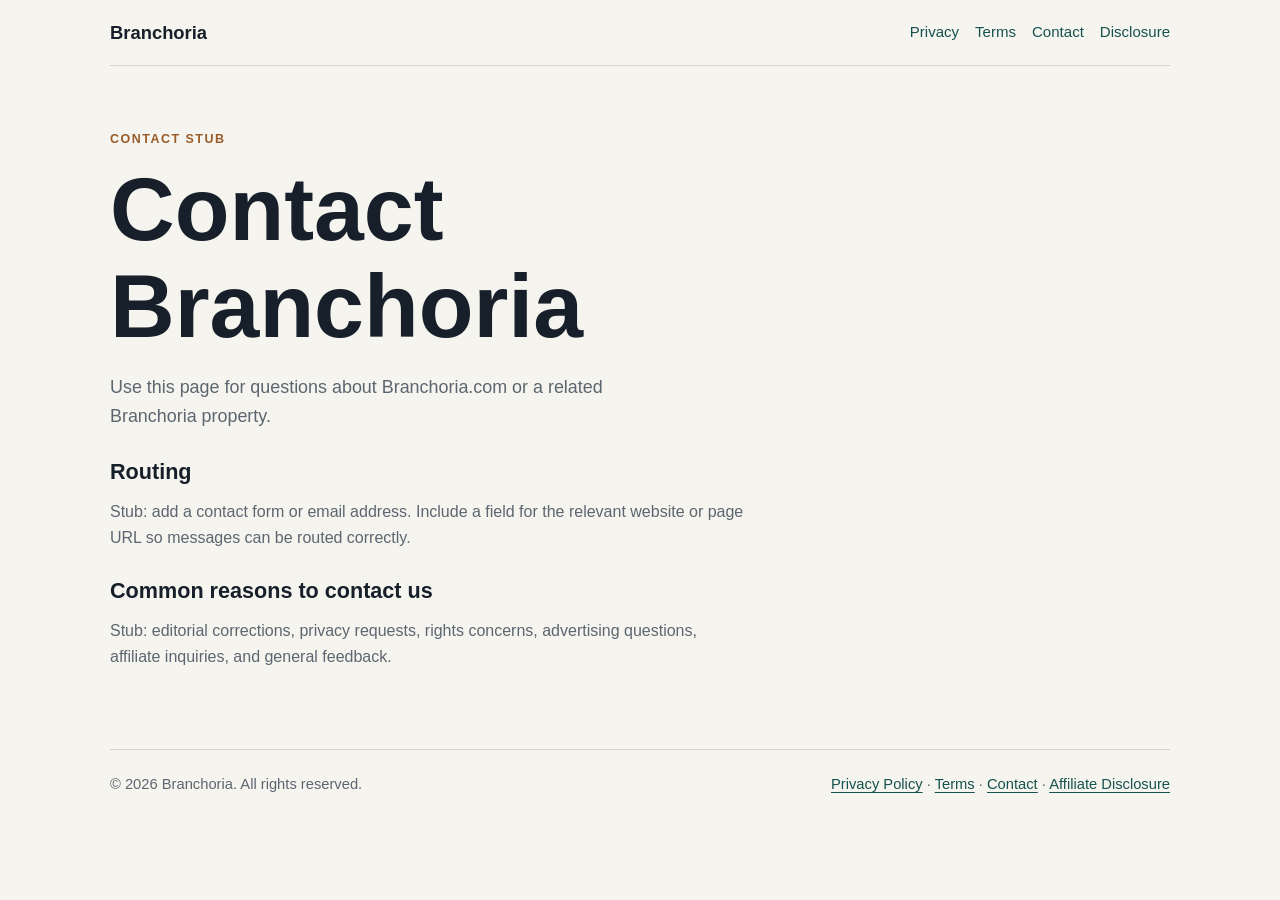
==== contact/index.html @ f62e981a "Create Branchoria hub stub" ====
<!doctype html>
<html lang="en">
<head>
  <meta charset="utf-8">
  <meta name="viewport" content="width=device-width, initial-scale=1">
  <title>Contact | Branchoria</title>
  <meta name="description" content="Contact Branchoria about Branchoria.com or related Branchoria properties.">
  <link rel="stylesheet" href="/assets/styles.css">
</head>
<body>
  <header class="site-header">
    <a class="brand" href="/">Branchoria</a>
    <nav class="nav" aria-label="Primary navigation">
      <a href="/privacy-policy/">Privacy</a>
      <a href="/terms/">Terms</a>
      <a href="/contact/">Contact</a>
      <a href="/disclosure/">Disclosure</a>
    </nav>
  </header>

  <main class="page">
    <p class="eyebrow">Contact stub</p>
    <h1>Contact Branchoria</h1>
    <p class="lede">Use this page for questions about Branchoria.com or a related Branchoria property.</p>
    <section>
      <h2>Routing</h2>
      <p>Stub: add a contact form or email address. Include a field for the relevant website or page URL so messages can be routed correctly.</p>
    </section>
    <section>
      <h2>Common reasons to contact us</h2>
      <p>Stub: editorial corrections, privacy requests, rights concerns, advertising questions, affiliate inquiries, and general feedback.</p>
    </section>
  </main>

  <footer class="site-footer">
    <p>&copy; 2026 Branchoria. All rights reserved.</p>
    <p><a href="/privacy-policy/">Privacy Policy</a> &middot; <a href="/terms/">Terms</a> &middot; <a href="/contact/">Contact</a> &middot; <a href="/disclosure/">Affiliate Disclosure</a></p>
  </footer>
</body>
</html>
---- assets/styles.css ----
:root {
  color-scheme: light;
  --bg: #f6f4ee;
  --panel: #ffffff;
  --ink: #17202a;
  --muted: #5c6670;
  --line: #d9d3c5;
  --brand: #16524f;
  --accent: #9a5b28;
}

* {
  box-sizing: border-box;
}

body {
  margin: 0;
  background: var(--bg);
  color: var(--ink);
  font-family: Inter, "Segoe UI", Arial, sans-serif;
  line-height: 1.6;
}

a {
  color: var(--brand);
  text-decoration-thickness: 0.08em;
  text-underline-offset: 0.18em;
}

.site-header,
.site-footer,
.hero,
.section,
.page {
  width: min(1060px, calc(100% - 2rem));
  margin-inline: auto;
}

.site-header {
  display: flex;
  align-items: center;
  justify-content: space-between;
  gap: 1rem;
  padding: 1.1rem 0;
  border-bottom: 1px solid var(--line);
}

.brand {
  color: var(--ink);
  font-size: 1.15rem;
  font-weight: 800;
  text-decoration: none;
}

.nav {
  display: flex;
  flex-wrap: wrap;
  justify-content: flex-end;
  gap: 0.7rem 1rem;
  font-size: 0.94rem;
}

.nav a {
  text-decoration: none;
}

.hero {
  padding: clamp(3rem, 9vw, 6rem) 0 clamp(2.5rem, 7vw, 4.5rem);
}

.page,
.section {
  padding: clamp(2rem, 6vw, 4rem) 0;
}

.eyebrow {
  margin: 0 0 0.7rem;
  color: var(--accent);
  font-size: 0.78rem;
  font-weight: 800;
  letter-spacing: 0.12em;
  text-transform: uppercase;
}

h1,
h2 {
  margin: 0;
  line-height: 1.08;
}

h1 {
  max-width: 13ch;
  font-size: clamp(2.4rem, 7vw, 5.6rem);
  letter-spacing: 0;
}

h2 {
  margin-top: 1.8rem;
  font-size: 1.35rem;
}

.section h2 {
  margin-top: 0;
}

.lede {
  max-width: 58ch;
  margin: 1.2rem 0 0;
  color: var(--muted);
  font-size: 1.12rem;
}

section p {
  max-width: 72ch;
  color: var(--muted);
}

.actions {
  display: flex;
  flex-wrap: wrap;
  gap: 0.85rem;
  margin-top: 1.6rem;
}

.button {
  display: inline-flex;
  align-items: center;
  justify-content: center;
  min-height: 2.75rem;
  padding: 0.55rem 1rem;
  border: 1px solid var(--brand);
  border-radius: 8px;
  background: var(--brand);
  color: #ffffff;
  font-weight: 750;
  text-decoration: none;
}

.button.secondary {
  background: transparent;
  color: var(--brand);
}

.site-footer {
  display: flex;
  flex-wrap: wrap;
  align-items: center;
  justify-content: space-between;
  gap: 0.7rem 1rem;
  padding: 1.4rem 0 2rem;
  border-top: 1px solid var(--line);
  color: var(--muted);
  font-size: 0.92rem;
}

.site-footer p {
  margin: 0;
}

@media (max-width: 680px) {
  .site-header {
    align-items: flex-start;
    flex-direction: column;
  }

  .nav {
    justify-content: flex-start;
  }

  h1 {
    max-width: 11ch;
    font-size: 2.65rem;
  }
}
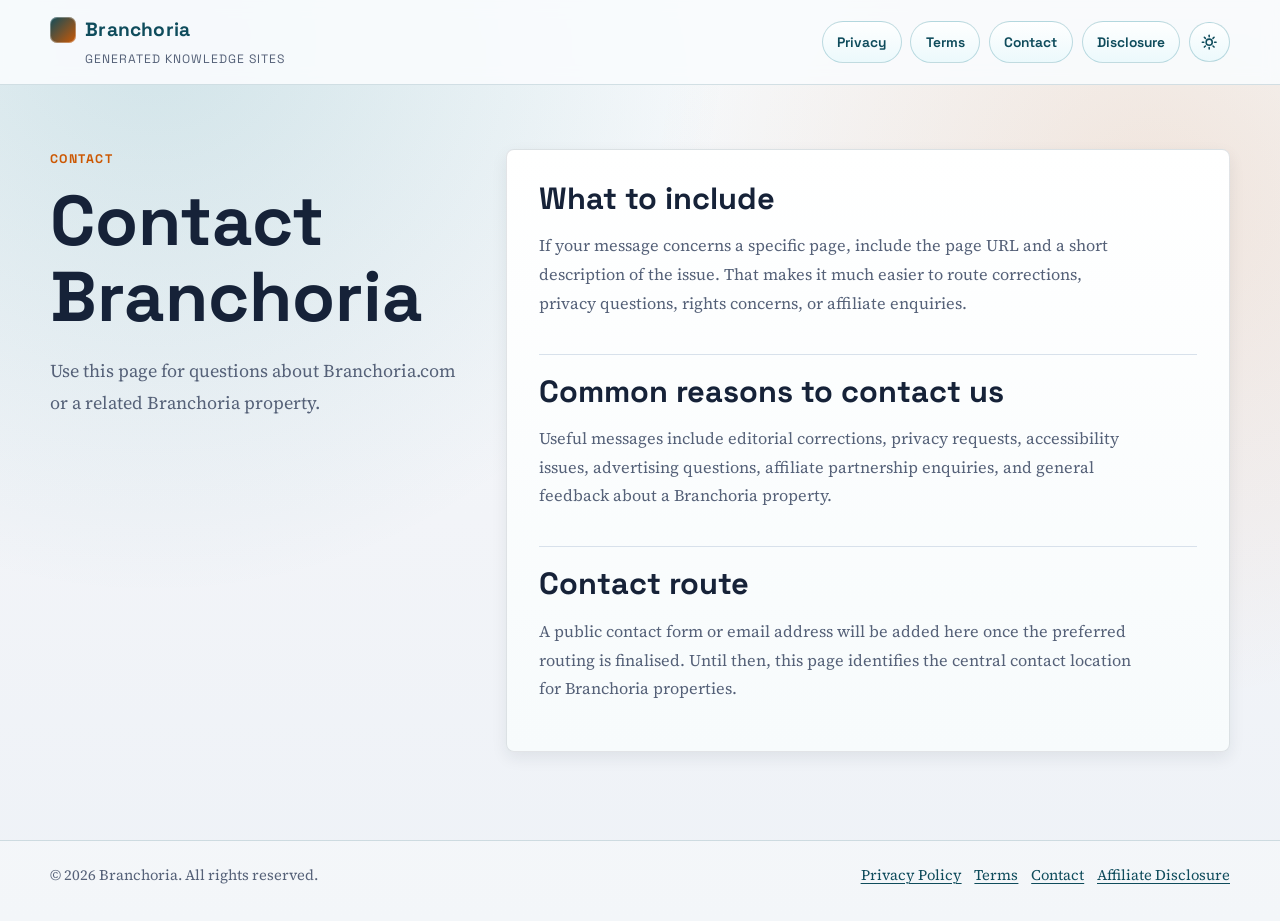
==== commit 80f05aa9: "Add Branchoria theme toggle and styling" ====
--- a/contact/index.html
+++ b/contact/index.html
@@ -1,40 +1,59 @@
 <!doctype html>
-<html lang="en">
+<html lang="en" data-theme="light" data-color-mode="automatic" data-appearance-color-default="automatic">
 <head>
   <meta charset="utf-8">
   <meta name="viewport" content="width=device-width, initial-scale=1">
   <title>Contact | Branchoria</title>
   <meta name="description" content="Contact Branchoria about Branchoria.com or related Branchoria properties.">
+  <script>(function(){var r=document.documentElement,m="automatic";try{m=localStorage.getItem("phoenix-color-mode")||"automatic"}catch(e){}var d=false;try{d=matchMedia&&matchMedia("(prefers-color-scheme: dark)").matches}catch(e){}r.setAttribute("data-color-mode",m);r.setAttribute("data-theme",m==="dark"||(m==="automatic"&&d)?"dark":"light")})();</script>
+  <link rel="preconnect" href="https://fonts.googleapis.com">
+  <link rel="preconnect" href="https://fonts.gstatic.com" crossorigin>
+  <link href="https://fonts.googleapis.com/css2?family=Space+Grotesk:wght@400;500;700&family=Source+Serif+4:opsz,wght@8..60,400;8..60,600&display=swap" rel="stylesheet">
   <link rel="stylesheet" href="/assets/styles.css">
+  <script src="/assets/theme-toggle.js" defer></script>
+  <script async src="https://www.googletagmanager.com/gtag/js?id=G-67VRCP5C49"></script>
+  <script>window.dataLayer=window.dataLayer||[];function gtag(){dataLayer.push(arguments);}gtag("js",new Date());gtag("config","G-67VRCP5C49");</script>
 </head>
 <body>
   <header class="site-header">
-    <a class="brand" href="/">Branchoria</a>
-    <nav class="nav" aria-label="Primary navigation">
-      <a href="/privacy-policy/">Privacy</a>
-      <a href="/terms/">Terms</a>
-      <a href="/contact/">Contact</a>
-      <a href="/disclosure/">Disclosure</a>
-    </nav>
+    <div class="container header-inner">
+      <a class="brand-block" href="/" aria-label="Branchoria home"><span class="site-title"><span class="brand-mark" aria-hidden="true"></span>Branchoria</span><span class="site-tagline">Generated knowledge sites</span></a>
+      <nav class="site-nav" aria-label="Primary navigation">
+        <a class="nav-pill" href="/privacy-policy/">Privacy</a><a class="nav-pill" href="/terms/">Terms</a><a class="nav-pill" href="/contact/">Contact</a><a class="nav-pill" href="/disclosure/">Disclosure</a>
+        <button class="theme-toggle" type="button" data-theme-toggle aria-label="Switch color mode" title="Switch color mode"><svg viewBox="0 0 24 24" aria-hidden="true"><path d="M12 3v2"></path><path d="M12 19v2"></path><path d="m5.64 5.64 1.42 1.42"></path><path d="m16.94 16.94 1.42 1.42"></path><path d="M3 12h2"></path><path d="M19 12h2"></path><path d="m5.64 18.36 1.42-1.42"></path><path d="m16.94 7.06 1.42-1.42"></path><circle cx="12" cy="12" r="4"></circle></svg></button>
+      </nav>
+    </div>
   </header>
 
-  <main class="page">
-    <p class="eyebrow">Contact stub</p>
-    <h1>Contact Branchoria</h1>
-    <p class="lede">Use this page for questions about Branchoria.com or a related Branchoria property.</p>
-    <section>
-      <h2>Routing</h2>
-      <p>Stub: add a contact form or email address. Include a field for the relevant website or page URL so messages can be routed correctly.</p>
-    </section>
-    <section>
-      <h2>Common reasons to contact us</h2>
-      <p>Stub: editorial corrections, privacy requests, rights concerns, advertising questions, affiliate inquiries, and general feedback.</p>
-    </section>
+  <main class="page-content">
+    <div class="container article-shell">
+      <header class="article-hero">
+        <p class="eyebrow">Contact</p>
+        <h1>Contact Branchoria</h1>
+        <p class="lede">Use this page for questions about Branchoria.com or a related Branchoria property.</p>
+      </header>
+      <div class="content-panel">
+        <section class="article-section">
+          <h2>What to include</h2>
+          <p>If your message concerns a specific page, include the page URL and a short description of the issue. That makes it much easier to route corrections, privacy questions, rights concerns, or affiliate enquiries.</p>
+        </section>
+        <section class="article-section">
+          <h2>Common reasons to contact us</h2>
+          <p>Useful messages include editorial corrections, privacy requests, accessibility issues, advertising questions, affiliate partnership enquiries, and general feedback about a Branchoria property.</p>
+        </section>
+        <section class="article-section">
+          <h2>Contact route</h2>
+          <p>A public contact form or email address will be added here once the preferred routing is finalised. Until then, this page identifies the central contact location for Branchoria properties.</p>
+        </section>
+      </div>
+    </div>
   </main>
 
   <footer class="site-footer">
-    <p>&copy; 2026 Branchoria. All rights reserved.</p>
-    <p><a href="/privacy-policy/">Privacy Policy</a> &middot; <a href="/terms/">Terms</a> &middot; <a href="/contact/">Contact</a> &middot; <a href="/disclosure/">Affiliate Disclosure</a></p>
+    <div class="container footer-inner">
+      <p>&copy; 2026 Branchoria. All rights reserved.</p>
+      <nav class="footer-links" aria-label="Footer navigation"><a href="/privacy-policy/">Privacy Policy</a><a href="/terms/">Terms</a><a href="/contact/">Contact</a><a href="/disclosure/">Affiliate Disclosure</a></nav>
+    </div>
   </footer>
 </body>
 </html>
--- a/assets/styles.css
+++ b/assets/styles.css
@@ -1,81 +1,214 @@
 :root {
   color-scheme: light;
-  --bg: #f6f4ee;
-  --panel: #ffffff;
-  --ink: #17202a;
-  --muted: #5c6670;
-  --line: #d9d3c5;
-  --brand: #16524f;
-  --accent: #9a5b28;
+  --page-bg: #f2f4f8;
+  --surface: #ffffff;
+  --surface-alt: #fafbfd;
+  --text: #1d2330;
+  --muted: #556178;
+  --heading: #162238;
+  --brand: #0b7285;
+  --brand-dark: #0f4c5c;
+  --accent: #cc5803;
+  --border: #d8e1eb;
+  --surface-border: rgba(23, 32, 56, 0.12);
+  --header-bg: rgba(249, 251, 253, 0.92);
+  --header-border: rgba(12, 76, 92, 0.16);
+  --card-bg: linear-gradient(180deg, #ffffff 0%, #f7fbfc 100%);
+  --card-shadow: 0 6px 16px rgba(23, 32, 56, 0.08);
+  --toggle-bg: linear-gradient(180deg, #ffffff 0%, #ecf9fc 100%);
+  --toggle-border: rgba(11, 114, 133, 0.25);
+  --toggle-color: #0f4c5c;
+  --toggle-hover-bg: linear-gradient(180deg, #ffffff 0%, #dbf0f5 100%);
+  --layout-max-width: 1180px;
+  --layout-fluid-width: 94vw;
+}
+
+:root[data-theme="dark"] {
+  color-scheme: dark;
+  --page-bg: #101725;
+  --surface: #111a2b;
+  --surface-alt: #0f1a2e;
+  --text: #d9e4f2;
+  --muted: #9ab0c8;
+  --heading: #eef5ff;
+  --brand: #7ed2df;
+  --brand-dark: #bde7f0;
+  --accent: #ffbe86;
+  --border: #2c3a52;
+  --surface-border: rgba(126, 210, 223, 0.2);
+  --header-bg: rgba(11, 18, 31, 0.9);
+  --header-border: rgba(126, 210, 223, 0.24);
+  --card-bg: linear-gradient(180deg, #17243a 0%, #121d31 100%);
+  --card-shadow: 0 10px 22px rgba(0, 0, 0, 0.32);
+  --toggle-bg: linear-gradient(180deg, #1e2e46 0%, #18263b 100%);
+  --toggle-border: rgba(126, 210, 223, 0.35);
+  --toggle-color: #d3ebff;
+  --toggle-hover-bg: linear-gradient(180deg, #263a59 0%, #1e2e46 100%);
 }
 
 * {
   box-sizing: border-box;
 }
 
+html {
+  scroll-padding-top: 7rem;
+}
+
 body {
   margin: 0;
-  background: var(--bg);
-  color: var(--ink);
-  font-family: Inter, "Segoe UI", Arial, sans-serif;
-  line-height: 1.6;
+  min-height: 100vh;
+  overflow-x: hidden;
+  background:
+    radial-gradient(circle at 12% 2%, rgba(11, 114, 133, 0.16) 0%, rgba(11, 114, 133, 0) 40%),
+    radial-gradient(circle at 90% 22%, rgba(204, 88, 3, 0.12) 0%, rgba(204, 88, 3, 0) 37%),
+    linear-gradient(180deg, #f7fafc 0%, var(--page-bg) 56%, #eef2f7 100%);
+  color: var(--text);
+  font-family: "Source Serif 4", Georgia, serif;
+  font-size: 1.02rem;
+  line-height: 1.76;
+}
+
+:root[data-theme="dark"] body {
+  background:
+    radial-gradient(circle at 12% 2%, rgba(126, 210, 223, 0.16) 0%, rgba(126, 210, 223, 0) 40%),
+    radial-gradient(circle at 90% 22%, rgba(255, 190, 134, 0.14) 0%, rgba(255, 190, 134, 0) 37%),
+    linear-gradient(180deg, #0a1220 0%, var(--page-bg) 56%, #0b1322 100%);
 }
 
 a {
-  color: var(--brand);
+  color: var(--brand-dark);
   text-decoration-thickness: 0.08em;
   text-underline-offset: 0.18em;
 }
 
-.site-header,
-.site-footer,
-.hero,
-.section,
-.page {
-  width: min(1060px, calc(100% - 2rem));
-  margin-inline: auto;
+.container {
+  width: min(var(--layout-max-width), var(--layout-fluid-width));
+  margin: 0 auto;
 }
 
 .site-header {
-  display: flex;
-  align-items: center;
-  justify-content: space-between;
-  gap: 1rem;
-  padding: 1.1rem 0;
-  border-bottom: 1px solid var(--line);
-}
-
-.brand {
-  color: var(--ink);
-  font-size: 1.15rem;
-  font-weight: 800;
-  text-decoration: none;
-}
-
-.nav {
+  position: sticky;
+  top: 0;
+  z-index: 20;
+  border-bottom: 1px solid var(--header-border);
+  background: var(--header-bg);
+  backdrop-filter: blur(8px);
+}
+
+.header-inner {
   display: flex;
   flex-wrap: wrap;
+  gap: 0.75rem 1.3rem;
+  align-items: center;
+  justify-content: space-between;
+  padding: 0.8rem 0;
+}
+
+.brand-block {
+  display: grid;
+  gap: 0.18rem;
+  text-decoration: none;
+}
+
+.site-title {
+  display: inline-flex;
+  gap: 0.55rem;
+  align-items: center;
+  color: var(--brand-dark);
+  font-family: "Space Grotesk", "Segoe UI", sans-serif;
+  font-size: clamp(1rem, 1.5vw, 1.2rem);
+  font-weight: 700;
+  letter-spacing: 0.01em;
+}
+
+.brand-mark {
+  width: 1.65rem;
+  height: 1.65rem;
+  border-radius: 0.45rem;
+  background: linear-gradient(135deg, var(--brand-dark), var(--accent));
+  box-shadow: inset 0 0 0 1px rgba(255, 255, 255, 0.32);
+}
+
+.site-tagline {
+  margin: 0 0 0 2.2rem;
+  color: var(--muted);
+  font-family: "Space Grotesk", "Segoe UI", sans-serif;
+  font-size: 0.76rem;
+  letter-spacing: 0.08em;
+  text-transform: uppercase;
+}
+
+.site-nav {
+  display: flex;
+  flex-wrap: wrap;
+  gap: 0.55rem;
+  align-items: center;
   justify-content: flex-end;
-  gap: 0.7rem 1rem;
-  font-size: 0.94rem;
-}
-
-.nav a {
+  max-width: 100%;
+}
+
+.nav-pill,
+.theme-toggle,
+.button {
+  display: inline-flex;
+  align-items: center;
+  justify-content: center;
+  min-height: 2.5rem;
+  border-radius: 999px;
+  font-family: "Space Grotesk", "Segoe UI", sans-serif;
+  font-size: 0.86rem;
+  font-weight: 650;
+}
+
+.nav-pill {
+  padding: 0.5rem 0.9rem;
+  border: 1px solid rgba(11, 114, 133, 0.25);
+  background: var(--toggle-bg);
+  color: var(--brand-dark);
   text-decoration: none;
 }
 
+.nav-pill:hover,
+.theme-toggle:hover {
+  background: var(--toggle-hover-bg);
+  border-color: rgba(15, 76, 92, 0.5);
+}
+
+.theme-toggle {
+  width: 2.55rem;
+  border: 1px solid var(--toggle-border);
+  background: var(--toggle-bg);
+  color: var(--toggle-color);
+  cursor: pointer;
+}
+
+.theme-toggle svg {
+  width: 1.15rem;
+  height: 1.15rem;
+  fill: none;
+  stroke: currentColor;
+  stroke-width: 2;
+  stroke-linecap: round;
+  stroke-linejoin: round;
+}
+
+.page-content {
+  padding: clamp(2rem, 5vw, 4rem) 0 clamp(3rem, 7vw, 5.5rem);
+}
+
 .hero {
-  padding: clamp(3rem, 9vw, 6rem) 0 clamp(2.5rem, 7vw, 4.5rem);
-}
-
-.page,
-.section {
-  padding: clamp(2rem, 6vw, 4rem) 0;
+  display: grid;
+  grid-template-columns: minmax(0, 1.25fr) minmax(280px, 0.75fr);
+  gap: clamp(1.6rem, 4vw, 4rem);
+  align-items: center;
+  min-height: min(720px, calc(100vh - 5rem));
+  padding: clamp(3rem, 8vw, 6rem) 0;
 }
 
 .eyebrow {
-  margin: 0 0 0.7rem;
+  margin: 0 0 0.8rem;
   color: var(--accent);
+  font-family: "Space Grotesk", "Segoe UI", sans-serif;
   font-size: 0.78rem;
   font-weight: 800;
   letter-spacing: 0.12em;
@@ -83,35 +216,71 @@
 }
 
 h1,
+h2,
+h3 {
+  margin: 0;
+  color: var(--heading);
+  font-family: "Space Grotesk", "Segoe UI", sans-serif;
+  letter-spacing: 0;
+  line-height: 1.08;
+}
+
+h1 {
+  max-width: 14ch;
+  font-size: clamp(2.65rem, 7vw, 5.8rem);
+}
+
+.article-hero h1 {
+  max-width: 18ch;
+  font-size: clamp(2.2rem, 5.5vw, 4.8rem);
+}
+
 h2 {
-  margin: 0;
-  line-height: 1.08;
-}
-
-h1 {
-  max-width: 13ch;
-  font-size: clamp(2.4rem, 7vw, 5.6rem);
-  letter-spacing: 0;
-}
-
-h2 {
-  margin-top: 1.8rem;
-  font-size: 1.35rem;
-}
-
-.section h2 {
-  margin-top: 0;
+  font-size: clamp(1.35rem, 2.4vw, 2rem);
+}
+
+h3 {
+  font-size: 1.08rem;
 }
 
 .lede {
-  max-width: 58ch;
-  margin: 1.2rem 0 0;
+  max-width: 62ch;
+  margin: 1.25rem 0 0;
   color: var(--muted);
-  font-size: 1.12rem;
-}
-
-section p {
-  max-width: 72ch;
+  font-size: 1.13rem;
+}
+
+.hero-panel,
+.content-panel {
+  border: 1px solid var(--surface-border);
+  border-radius: 8px;
+  background: var(--card-bg);
+  box-shadow: var(--card-shadow);
+}
+
+.hero-panel {
+  padding: clamp(1.2rem, 3vw, 1.7rem);
+}
+
+.hero-stat {
+  padding: 1rem 0;
+  border-bottom: 1px solid var(--border);
+}
+
+.hero-stat:last-child {
+  border-bottom: 0;
+}
+
+.hero-stat strong {
+  display: block;
+  color: var(--heading);
+  font-family: "Space Grotesk", "Segoe UI", sans-serif;
+  font-size: 1rem;
+}
+
+.hero-stat span {
+  display: block;
+  margin-top: 0.28rem;
   color: var(--muted);
 }
 
@@ -119,55 +288,185 @@
   display: flex;
   flex-wrap: wrap;
   gap: 0.85rem;
-  margin-top: 1.6rem;
+  margin-top: 1.7rem;
 }
 
 .button {
-  display: inline-flex;
-  align-items: center;
-  justify-content: center;
-  min-height: 2.75rem;
-  padding: 0.55rem 1rem;
-  border: 1px solid var(--brand);
-  border-radius: 8px;
-  background: var(--brand);
-  color: #ffffff;
-  font-weight: 750;
+  padding: 0.56rem 1.05rem;
+  border: 1px solid var(--brand-dark);
+  background: var(--brand-dark);
+  color: var(--surface);
   text-decoration: none;
 }
 
 .button.secondary {
   background: transparent;
-  color: var(--brand);
+  color: var(--brand-dark);
+}
+
+.section-grid {
+  display: grid;
+  grid-template-columns: repeat(3, minmax(0, 1fr));
+  gap: 1rem;
+  margin-top: 1.3rem;
+}
+
+.feature-card {
+  min-height: 12rem;
+  padding: 1.1rem;
+  border: 1px solid var(--surface-border);
+  border-radius: 8px;
+  background: var(--card-bg);
+  box-shadow: var(--card-shadow);
+}
+
+.feature-card p,
+.content-panel p,
+.article-section p {
+  color: var(--muted);
+}
+
+.feature-card p {
+  margin-bottom: 0;
+}
+
+.article-shell {
+  display: grid;
+  grid-template-columns: minmax(0, 0.72fr) minmax(0, 1.28fr);
+  gap: clamp(1.6rem, 4vw, 3rem);
+  align-items: start;
+}
+
+.article-shell > * {
+  min-width: 0;
+}
+
+.article-hero {
+  position: sticky;
+  top: 6.2rem;
+}
+
+.content-panel {
+  max-width: 100%;
+  min-width: 0;
+  padding: clamp(1.2rem, 3vw, 2rem);
+}
+
+.article-section {
+  padding: 1.25rem 0;
+  border-bottom: 1px solid var(--border);
+}
+
+.article-section:first-child {
+  padding-top: 0;
+}
+
+.article-section:last-child {
+  padding-bottom: 0;
+  border-bottom: 0;
+}
+
+.article-section h2 {
+  margin-bottom: 0.65rem;
+}
+
+.article-section p {
+  max-width: 74ch;
+}
+
+.lede,
+.article-section p,
+.feature-card p,
+.hero-stat span {
+  overflow-wrap: anywhere;
 }
 
 .site-footer {
+  border-top: 1px solid var(--header-border);
+  background: rgba(255, 255, 255, 0.28);
+}
+
+:root[data-theme="dark"] .site-footer {
+  background: rgba(8, 14, 25, 0.32);
+}
+
+.footer-inner {
   display: flex;
   flex-wrap: wrap;
+  gap: 0.8rem 1rem;
   align-items: center;
   justify-content: space-between;
-  gap: 0.7rem 1rem;
-  padding: 1.4rem 0 2rem;
-  border-top: 1px solid var(--line);
+  padding: 1.35rem 0 2rem;
   color: var(--muted);
   font-size: 0.92rem;
 }
 
-.site-footer p {
+.footer-inner p {
   margin: 0;
 }
 
+.footer-links {
+  display: flex;
+  flex-wrap: wrap;
+  gap: 0.55rem 0.8rem;
+}
+
+@media (max-width: 900px) {
+  .hero,
+  .article-shell,
+  .section-grid {
+    grid-template-columns: 1fr;
+  }
+
+  .article-hero {
+    position: static;
+  }
+}
+
 @media (max-width: 680px) {
-  .site-header {
+  .container {
+    width: calc(100% - 2rem);
+  }
+
+  .header-inner {
     align-items: flex-start;
     flex-direction: column;
   }
 
-  .nav {
+  .site-nav {
+    display: grid;
+    grid-template-columns: repeat(2, max-content);
     justify-content: flex-start;
-  }
-
-  h1 {
+    width: 100%;
+  }
+
+  .nav-pill,
+  .theme-toggle {
+    min-height: 2.35rem;
+    font-size: 0.82rem;
+  }
+
+  .nav-pill {
+    padding-inline: 0.72rem;
+  }
+
+  .content-panel {
+    max-width: calc(100vw - 2rem);
+    padding: 1.05rem;
+    width: min(100%, 330px);
+  }
+
+  .lede,
+  .article-section p {
+    max-width: 30ch;
+  }
+
+  .article-section p {
+    max-width: 28ch;
+  }
+
+  h1,
+  .article-hero h1 {
     max-width: 11ch;
     font-size: 2.65rem;
   }
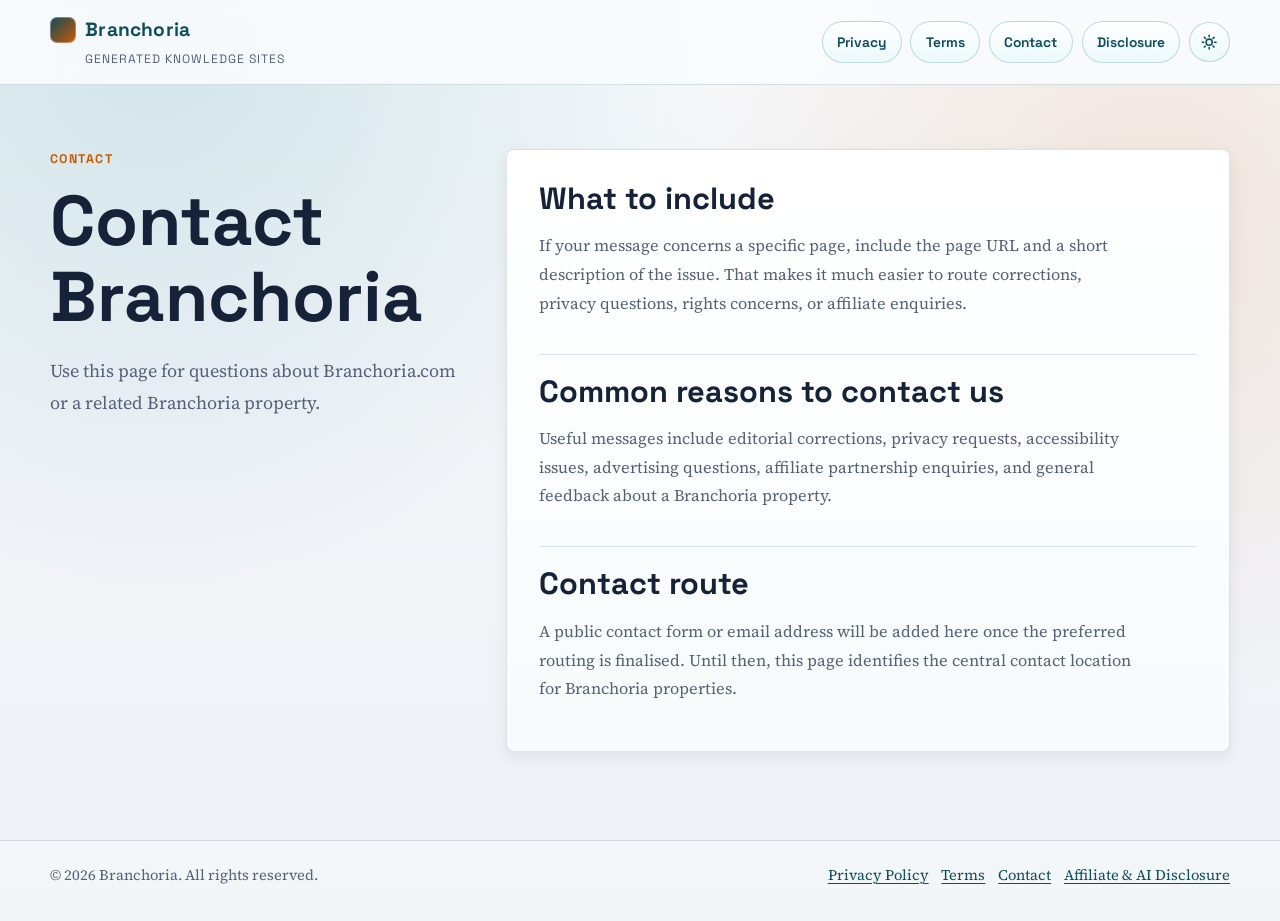
==== commit 95d91a61: "Add AI disclosure language to Branchoria hub" ====
--- a/contact/index.html
+++ b/contact/index.html
@@ -52,7 +52,7 @@
   <footer class="site-footer">
     <div class="container footer-inner">
       <p>&copy; 2026 Branchoria. All rights reserved.</p>
-      <nav class="footer-links" aria-label="Footer navigation"><a href="/privacy-policy/">Privacy Policy</a><a href="/terms/">Terms</a><a href="/contact/">Contact</a><a href="/disclosure/">Affiliate Disclosure</a></nav>
+      <nav class="footer-links" aria-label="Footer navigation"><a href="/privacy-policy/">Privacy Policy</a><a href="/terms/">Terms</a><a href="/contact/">Contact</a><a href="/disclosure/">Affiliate &amp; AI Disclosure</a></nav>
     </div>
   </footer>
 </body>
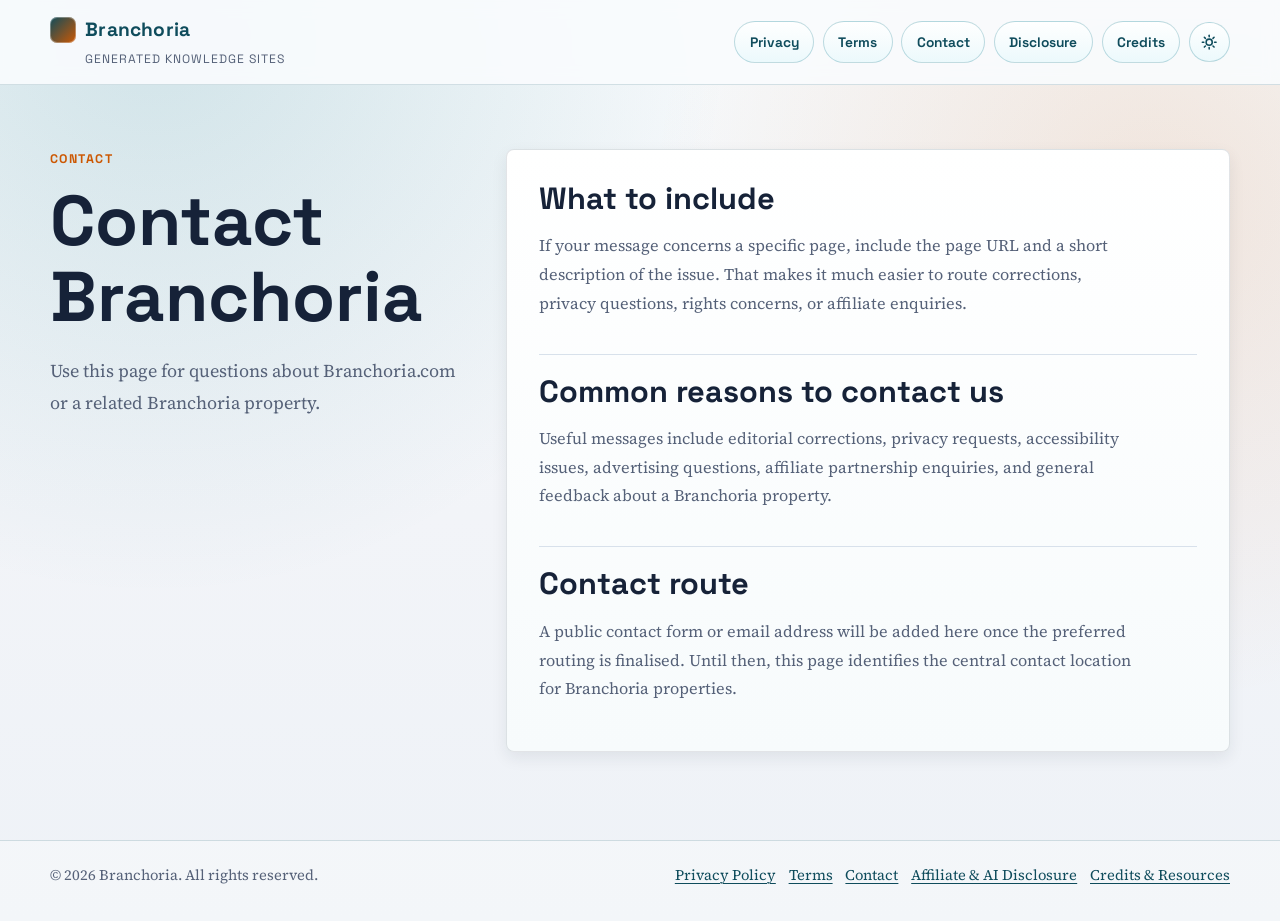
==== commit 0db09f68: "Add credits and resources page" ====
--- a/contact/index.html
+++ b/contact/index.html
@@ -19,7 +19,7 @@
     <div class="container header-inner">
       <a class="brand-block" href="/" aria-label="Branchoria home"><span class="site-title"><span class="brand-mark" aria-hidden="true"></span>Branchoria</span><span class="site-tagline">Generated knowledge sites</span></a>
       <nav class="site-nav" aria-label="Primary navigation">
-        <a class="nav-pill" href="/privacy-policy/">Privacy</a><a class="nav-pill" href="/terms/">Terms</a><a class="nav-pill" href="/contact/">Contact</a><a class="nav-pill" href="/disclosure/">Disclosure</a>
+        <a class="nav-pill" href="/privacy-policy/">Privacy</a><a class="nav-pill" href="/terms/">Terms</a><a class="nav-pill" href="/contact/">Contact</a><a class="nav-pill" href="/disclosure/">Disclosure</a><a class="nav-pill" href="/credits/">Credits</a>
         <button class="theme-toggle" type="button" data-theme-toggle aria-label="Switch color mode" title="Switch color mode"><svg viewBox="0 0 24 24" aria-hidden="true"><path d="M12 3v2"></path><path d="M12 19v2"></path><path d="m5.64 5.64 1.42 1.42"></path><path d="m16.94 16.94 1.42 1.42"></path><path d="M3 12h2"></path><path d="M19 12h2"></path><path d="m5.64 18.36 1.42-1.42"></path><path d="m16.94 7.06 1.42-1.42"></path><circle cx="12" cy="12" r="4"></circle></svg></button>
       </nav>
     </div>
@@ -52,7 +52,7 @@
   <footer class="site-footer">
     <div class="container footer-inner">
       <p>&copy; 2026 Branchoria. All rights reserved.</p>
-      <nav class="footer-links" aria-label="Footer navigation"><a href="/privacy-policy/">Privacy Policy</a><a href="/terms/">Terms</a><a href="/contact/">Contact</a><a href="/disclosure/">Affiliate &amp; AI Disclosure</a></nav>
+      <nav class="footer-links" aria-label="Footer navigation"><a href="/privacy-policy/">Privacy Policy</a><a href="/terms/">Terms</a><a href="/contact/">Contact</a><a href="/disclosure/">Affiliate &amp; AI Disclosure</a><a href="/credits/">Credits &amp; Resources</a></nav>
     </div>
   </footer>
 </body>
